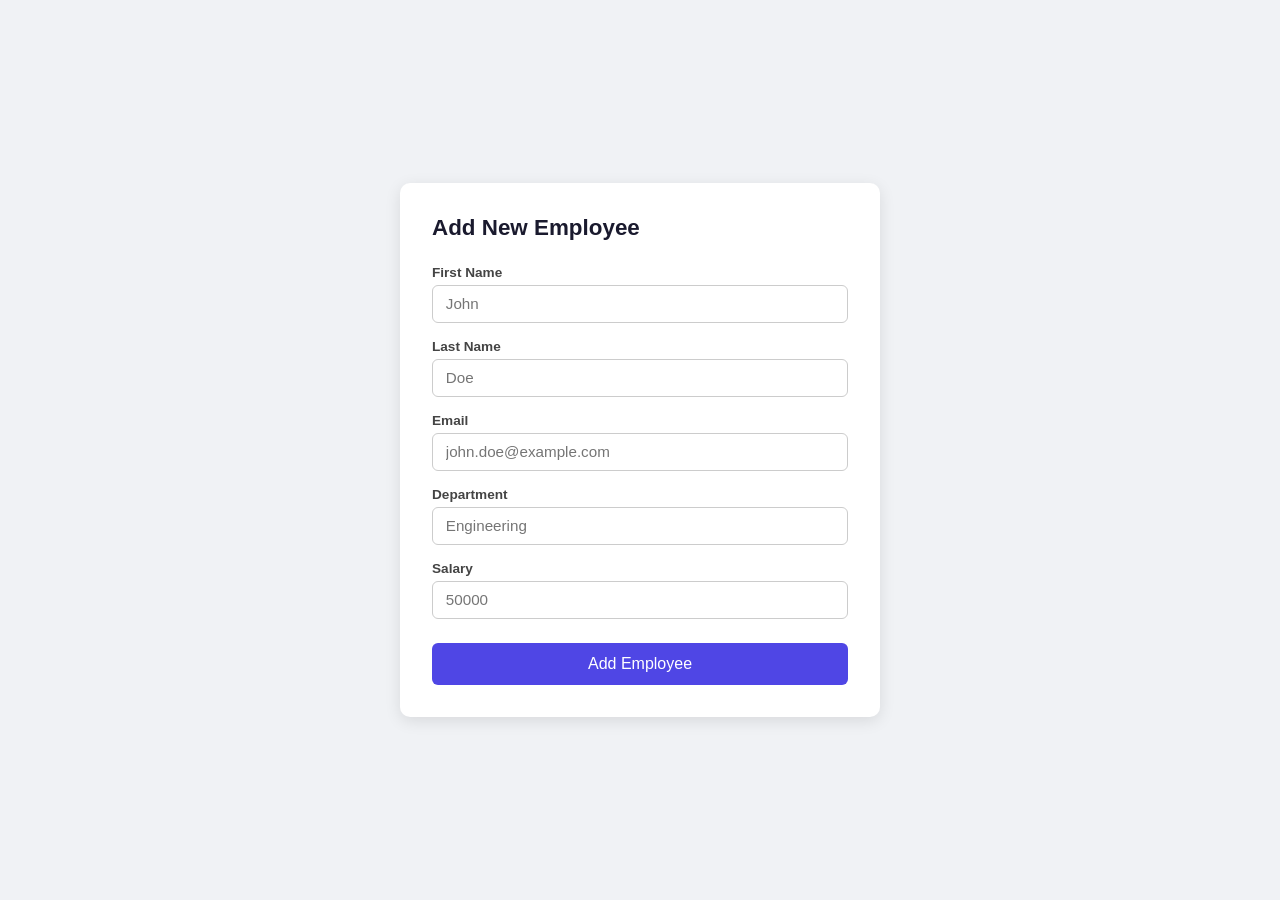
==== frontend/index.html @ d7d6f124 "add index.html, app.js, styles.css file" ====
<!DOCTYPE html>
<html lang="en">
<head>
  <meta charset="UTF-8" />
  <meta name="viewport" content="width=device-width, initial-scale=1.0"/>
  <title>Employee Management</title>
  <link rel="stylesheet" href="styles.css" />
</head>
<body>
  <div class="card">
    <h2>Add New Employee</h2>

    <div id="alert" class="alert"></div>

    <form id="employeeForm" novalidate>
      <div class="form-group">
        <label for="firstName">First Name</label>
        <input type="text" id="firstName" placeholder="John" />
        <div class="field-error" id="err-firstName"></div>
      </div>

      <div class="form-group">
        <label for="lastName">Last Name</label>
        <input type="text" id="lastName" placeholder="Doe" />
        <div class="field-error" id="err-lastName"></div>
      </div>

      <div class="form-group">
        <label for="email">Email</label>
        <input type="email" id="email" placeholder="john.doe@example.com" />
        <div class="field-error" id="err-email"></div>
      </div>

      <div class="form-group">
        <label for="department">Department</label>
        <input type="text" id="department" placeholder="Engineering" />
        <div class="field-error" id="err-department"></div>
      </div>

      <div class="form-group">
        <label for="salary">Salary</label>
        <input type="number" id="salary" placeholder="50000" min="1" />
        <div class="field-error" id="err-salary"></div>
      </div>

      <button type="submit" id="submitBtn">Add Employee</button>
    </form>
  </div>

  <script src="app.js"></script>
</body>
</html>
---- frontend/styles.css ----
* { box-sizing: border-box; margin: 0; padding: 0; }

body {
  font-family: 'Segoe UI', sans-serif;
  background: #f0f2f5;
  display: flex;
  justify-content: center;
  align-items: center;
  min-height: 100vh;
}

.card {
  background: #fff;
  padding: 2rem;
  border-radius: 10px;
  box-shadow: 0 4px 16px rgba(0,0,0,0.1);
  width: 100%;
  max-width: 480px;
}

h2 {
  margin-bottom: 1.5rem;
  color: #1a1a2e;
  font-size: 1.4rem;
}

.form-group {
  margin-bottom: 1rem;
}

label {
  display: block;
  font-size: 0.85rem;
  font-weight: 600;
  color: #444;
  margin-bottom: 0.3rem;
}

input {
  width: 100%;
  padding: 0.6rem 0.8rem;
  border: 1px solid #ccc;
  border-radius: 6px;
  font-size: 0.95rem;
  transition: border 0.2s;
}

input:focus {
  outline: none;
  border-color: #4f46e5;
}

input.error-input {
  border-color: #e53e3e;
}

.field-error {
  color: #e53e3e;
  font-size: 0.78rem;
  margin-top: 0.25rem;
}

button {
  width: 100%;
  padding: 0.75rem;
  background: #4f46e5;
  color: #fff;
  border: none;
  border-radius: 6px;
  font-size: 1rem;
  cursor: pointer;
  margin-top: 0.5rem;
  transition: background 0.2s;
}

button:hover { background: #4338ca; }
button:disabled { background: #a5b4fc; cursor: not-allowed; }

.alert {
  padding: 0.75rem 1rem;
  border-radius: 6px;
  margin-bottom: 1rem;
  font-size: 0.9rem;
  display: none;
}

.alert.success { background: #d1fae5; color: #065f46; display: block; }
.alert.error   { background: #fee2e2; color: #991b1b; display: block; }
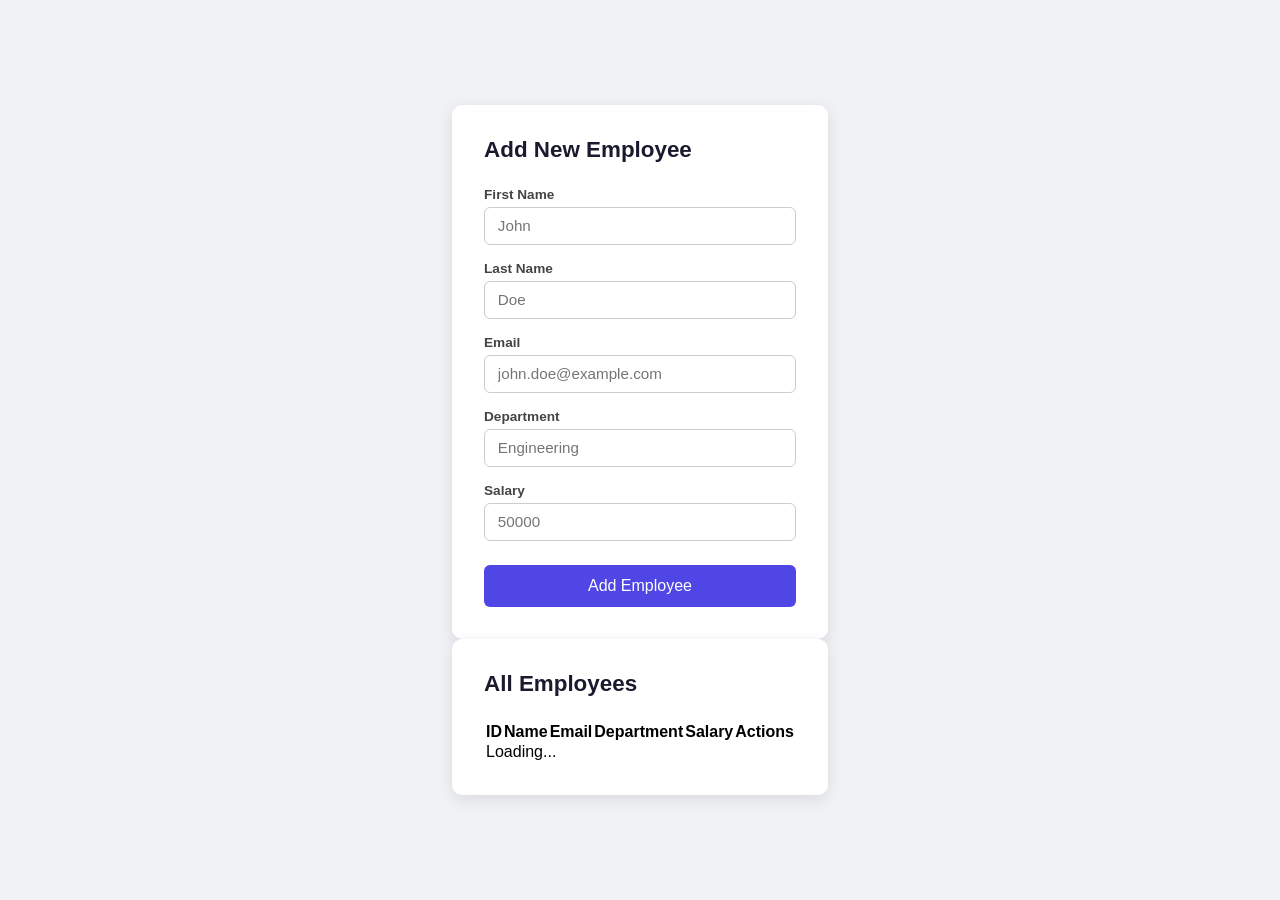
==== commit 54868517: "modify index.html" ====
--- a/frontend/index.html
+++ b/frontend/index.html
@@ -7,44 +7,66 @@
   <link rel="stylesheet" href="styles.css" />
 </head>
 <body>
-  <div class="card">
-    <h2>Add New Employee</h2>
 
-    <div id="alert" class="alert"></div>
+  <div class="container">
 
-    <form id="employeeForm" novalidate>
-      <div class="form-group">
-        <label for="firstName">First Name</label>
-        <input type="text" id="firstName" placeholder="John" />
-        <div class="field-error" id="err-firstName"></div>
+    <!-- Add Employee Form -->
+    <div class="card">
+      <h2>Add New Employee</h2>
+      <div id="alert" class="alert"></div>
+      <form id="employeeForm" novalidate>
+        <div class="form-group">
+          <label for="firstName">First Name</label>
+          <input type="text" id="firstName" placeholder="John" />
+          <div class="field-error" id="err-firstName"></div>
+        </div>
+        <div class="form-group">
+          <label for="lastName">Last Name</label>
+          <input type="text" id="lastName" placeholder="Doe" />
+          <div class="field-error" id="err-lastName"></div>
+        </div>
+        <div class="form-group">
+          <label for="email">Email</label>
+          <input type="email" id="email" placeholder="john.doe@example.com" />
+          <div class="field-error" id="err-email"></div>
+        </div>
+        <div class="form-group">
+          <label for="department">Department</label>
+          <input type="text" id="department" placeholder="Engineering" />
+          <div class="field-error" id="err-department"></div>
+        </div>
+        <div class="form-group">
+          <label for="salary">Salary</label>
+          <input type="number" id="salary" placeholder="50000" min="1" />
+          <div class="field-error" id="err-salary"></div>
+        </div>
+        <button type="submit" id="submitBtn">Add Employee</button>
+      </form>
+    </div>
+
+    <!-- Employee Table -->
+    <div class="card table-card">
+      <h2>All Employees</h2>
+      <div id="tableAlert" class="alert"></div>
+      <div class="table-wrapper">
+        <table id="employeeTable">
+          <thead>
+            <tr>
+              <th>ID</th>
+              <th>Name</th>
+              <th>Email</th>
+              <th>Department</th>
+              <th>Salary</th>
+              <th>Actions</th>
+            </tr>
+          </thead>
+          <tbody id="tableBody">
+            <tr><td colspan="6" class="empty-msg">Loading...</td></tr>
+          </tbody>
+        </table>
       </div>
+    </div>
 
-      <div class="form-group">
-        <label for="lastName">Last Name</label>
-        <input type="text" id="lastName" placeholder="Doe" />
-        <div class="field-error" id="err-lastName"></div>
-      </div>
-
-      <div class="form-group">
-        <label for="email">Email</label>
-        <input type="email" id="email" placeholder="john.doe@example.com" />
-        <div class="field-error" id="err-email"></div>
-      </div>
-
-      <div class="form-group">
-        <label for="department">Department</label>
-        <input type="text" id="department" placeholder="Engineering" />
-        <div class="field-error" id="err-department"></div>
-      </div>
-
-      <div class="form-group">
-        <label for="salary">Salary</label>
-        <input type="number" id="salary" placeholder="50000" min="1" />
-        <div class="field-error" id="err-salary"></div>
-      </div>
-
-      <button type="submit" id="submitBtn">Add Employee</button>
-    </form>
   </div>
 
   <script src="app.js"></script>
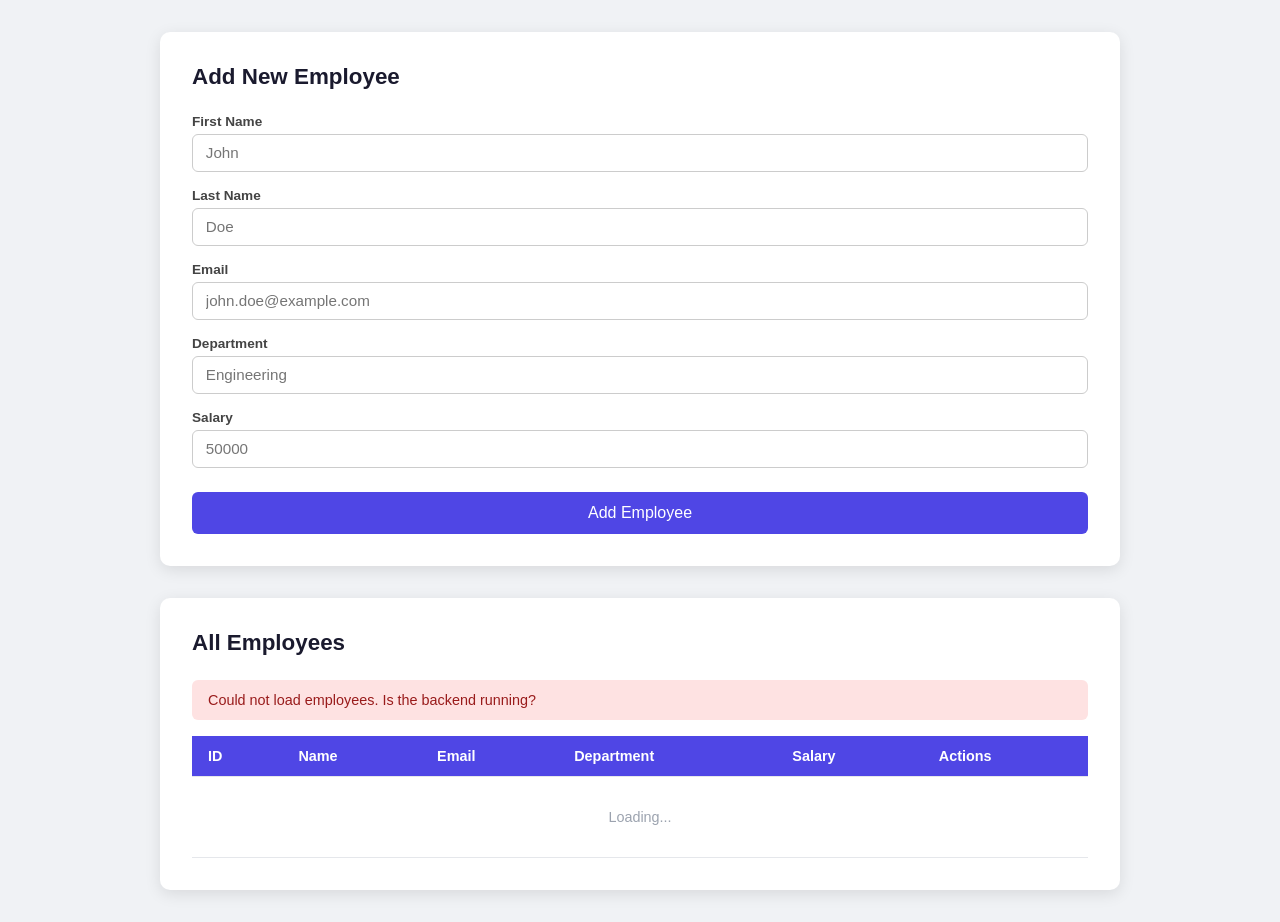
==== commit 109a2c83: "add the id of the edit functionality" ====
--- a/frontend/index.html
+++ b/frontend/index.html
@@ -10,9 +10,9 @@
 
   <div class="container">
 
-    <!-- Add Employee Form -->
+    <!-- Add / Edit Employee Form -->
     <div class="card">
-      <h2>Add New Employee</h2>
+      <h2 id="formTitle">Add New Employee</h2>
       <div id="alert" class="alert"></div>
       <form id="employeeForm" novalidate>
         <div class="form-group">
@@ -41,6 +41,7 @@
           <div class="field-error" id="err-salary"></div>
         </div>
         <button type="submit" id="submitBtn">Add Employee</button>
+        <button type="button" id="cancelBtn" style="display:none">Cancel</button>
       </form>
     </div>
 
--- a/frontend/styles.css
+++ b/frontend/styles.css
@@ -3,10 +3,16 @@
 body {
   font-family: 'Segoe UI', sans-serif;
   background: #f0f2f5;
+  min-height: 100vh;
+  padding: 2rem 1rem;
+}
+
+.container {
+  max-width: 960px;
+  margin: 0 auto;
   display: flex;
-  justify-content: center;
-  align-items: center;
-  min-height: 100vh;
+  flex-direction: column;
+  gap: 2rem;
 }
 
 .card {
@@ -14,8 +20,6 @@
   padding: 2rem;
   border-radius: 10px;
   box-shadow: 0 4px 16px rgba(0,0,0,0.1);
-  width: 100%;
-  max-width: 480px;
 }
 
 h2 {
@@ -24,9 +28,8 @@
   font-size: 1.4rem;
 }
 
-.form-group {
-  margin-bottom: 1rem;
-}
+/* ── Form ── */
+.form-group { margin-bottom: 1rem; }
 
 label {
   display: block;
@@ -45,14 +48,8 @@
   transition: border 0.2s;
 }
 
-input:focus {
-  outline: none;
-  border-color: #4f46e5;
-}
-
-input.error-input {
-  border-color: #e53e3e;
-}
+input:focus { outline: none; border-color: #4f46e5; }
+input.error-input { border-color: #e53e3e; }
 
 .field-error {
   color: #e53e3e;
@@ -61,21 +58,27 @@
 }
 
 button {
+  padding: 0.6rem 1.2rem;
+  border: none;
+  border-radius: 6px;
+  font-size: 0.9rem;
+  cursor: pointer;
+  transition: background 0.2s;
+}
+
+#submitBtn {
   width: 100%;
   padding: 0.75rem;
   background: #4f46e5;
   color: #fff;
-  border: none;
-  border-radius: 6px;
   font-size: 1rem;
-  cursor: pointer;
   margin-top: 0.5rem;
-  transition: background 0.2s;
 }
 
-button:hover { background: #4338ca; }
-button:disabled { background: #a5b4fc; cursor: not-allowed; }
+#submitBtn:hover { background: #4338ca; }
+#submitBtn:disabled { background: #a5b4fc; cursor: not-allowed; }
 
+/* ── Alert ── */
 .alert {
   padding: 0.75rem 1rem;
   border-radius: 6px;
@@ -86,3 +89,44 @@
 
 .alert.success { background: #d1fae5; color: #065f46; display: block; }
 .alert.error   { background: #fee2e2; color: #991b1b; display: block; }
+
+/* ── Table ── */
+.table-wrapper { overflow-x: auto; }
+
+table {
+  width: 100%;
+  border-collapse: collapse;
+  font-size: 0.9rem;
+}
+
+thead tr { background: #4f46e5; color: #fff; }
+
+th, td {
+  padding: 0.75rem 1rem;
+  text-align: left;
+  border-bottom: 1px solid #e5e7eb;
+}
+
+tbody tr:hover { background: #f9fafb; }
+
+.empty-msg {
+  text-align: center;
+  color: #9ca3af;
+  padding: 2rem;
+}
+
+/* ── Action Buttons ── */
+.btn-edit {
+  background: #f59e0b;
+  color: #fff;
+  margin-right: 0.4rem;
+}
+
+.btn-edit:hover { background: #d97706; }
+
+.btn-delete {
+  background: #ef4444;
+  color: #fff;
+}
+
+.btn-delete:hover { background: #dc2626; }
